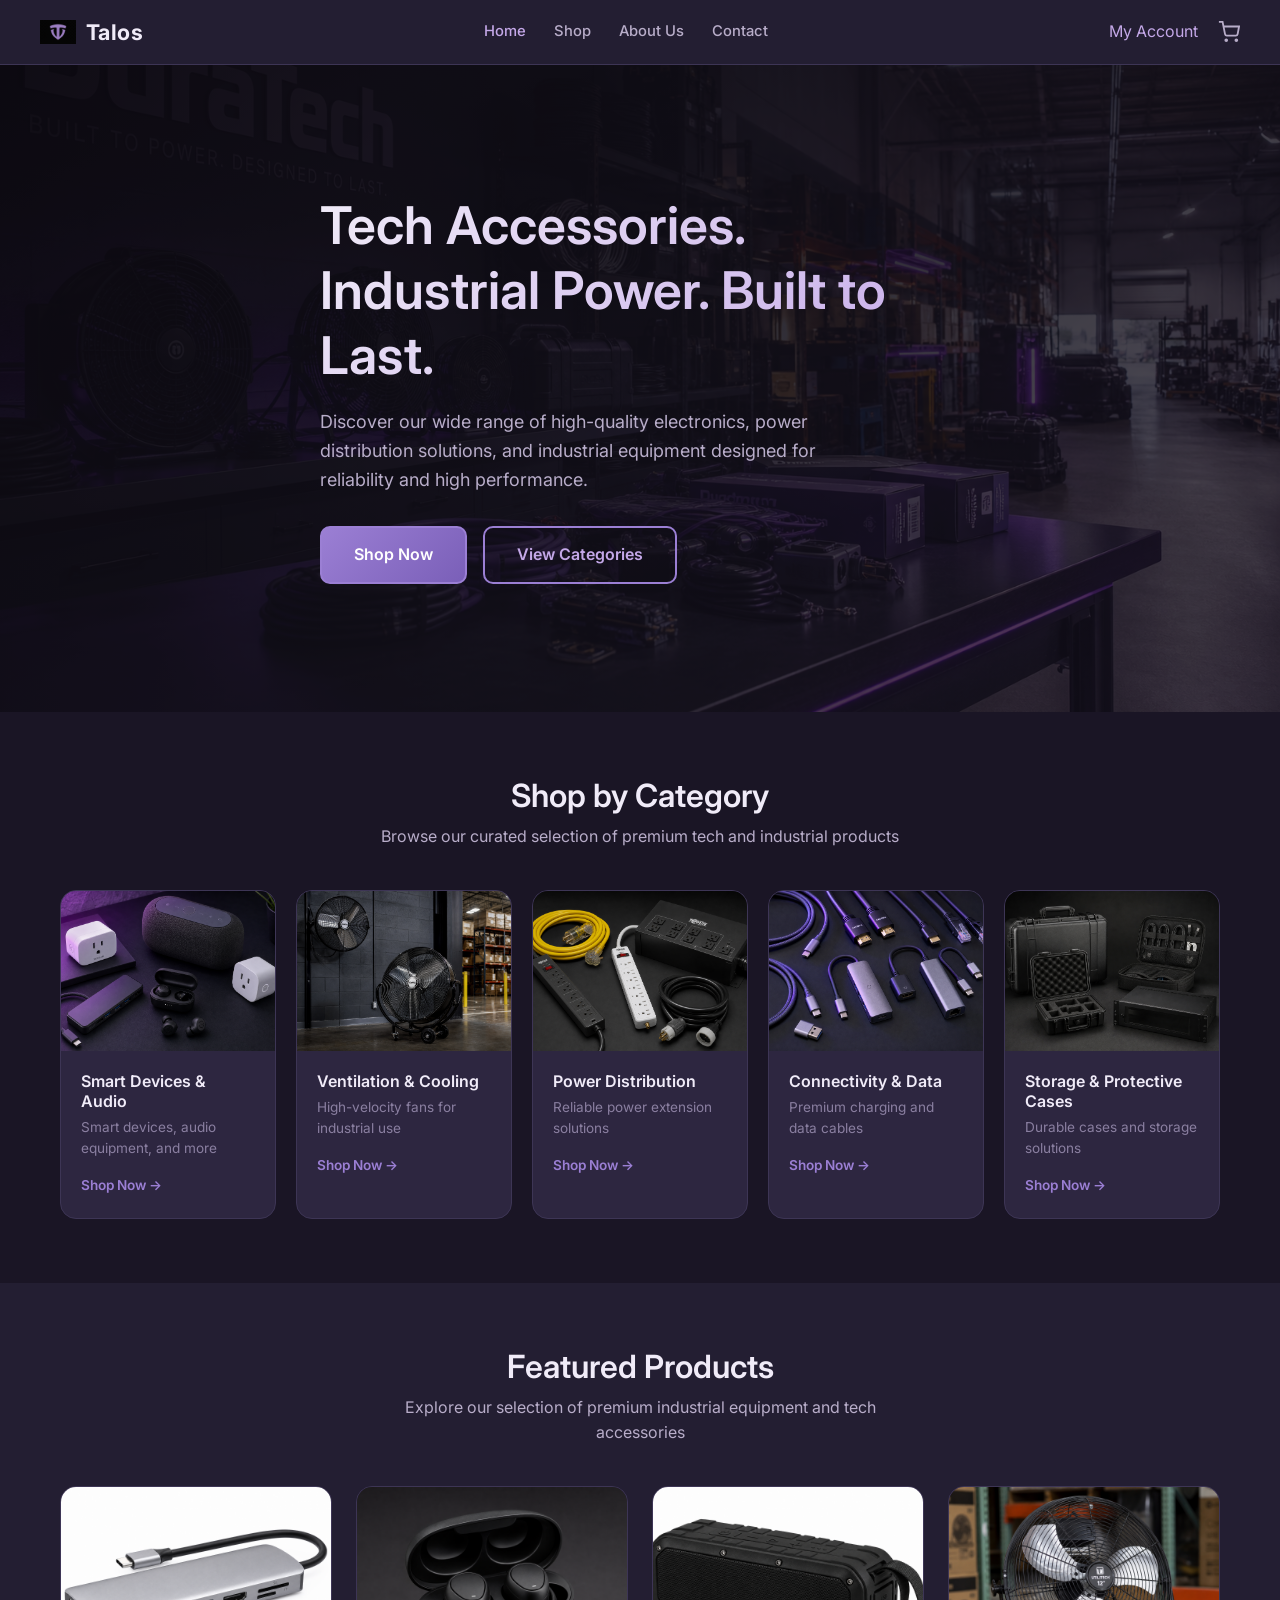
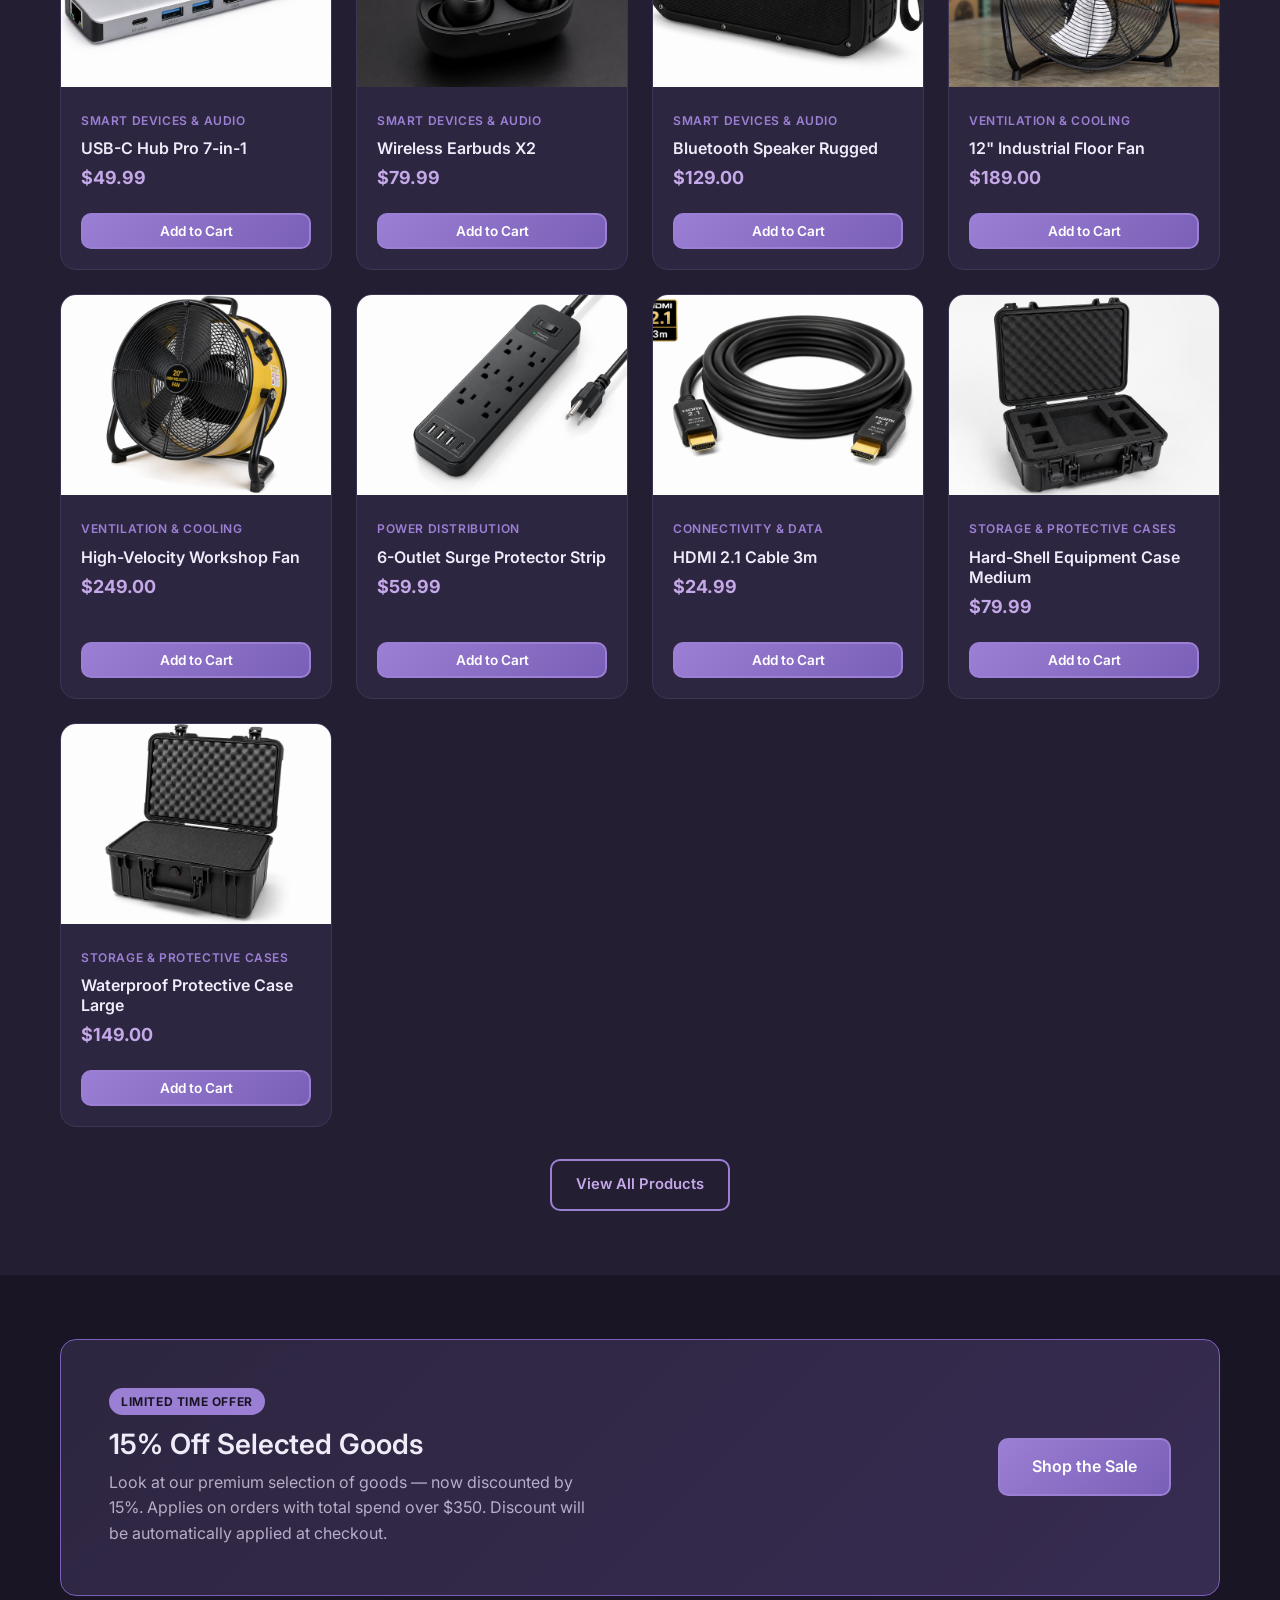
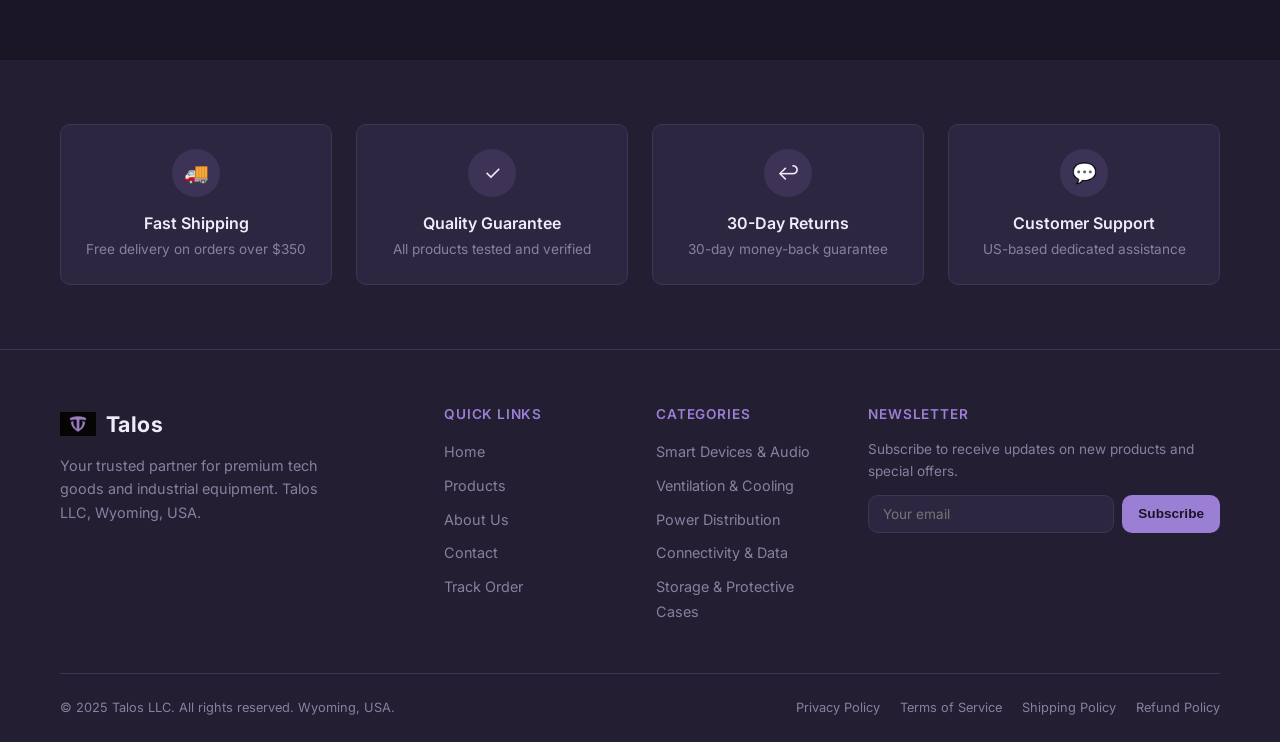
==== index.html @ 1036d042 "Initial commit: Talos LLC static website for GitHub Pages." ====
<!DOCTYPE html>
<html lang="en">
<head>
  <meta charset="UTF-8">
  <meta name="viewport" content="width=device-width, initial-scale=1.0">
  <meta name="description" content="Talos LLC — Premium tech accessories, industrial equipment, and custom solutions. Based in Wyoming, USA.">
  <title>Talos LLC — Premium Tech & Industrial Equipment</title>
  <link rel="preconnect" href="https://fonts.googleapis.com">
  <link rel="preconnect" href="https://fonts.gstatic.com" crossorigin>
  <link href="https://fonts.googleapis.com/css2?family=Inter:wght@400;500;600;700&display=swap" rel="stylesheet">
  <link rel="stylesheet" href="css/styles.css">
  <link rel="icon" href="images/logo.png" type="image/png">
</head>
<body>

<header class="site-header">
  <div class="container header-inner">
    <a href="index.html" class="logo">
      <img src="images/logo.png" alt="Talos LLC">
      Talos
    </a>
    <nav class="main-nav">
      <a href="index.html" class="active">Home</a>
      <a href="shop.html">Shop</a>
      <a href="about.html">About Us</a>
      <a href="contact.html">Contact</a>
    </nav>
    <div class="header-actions">
      <a href="account.html" class="main-nav" style="display:flex;">My Account</a>
      <a href="cart.html" class="cart-link">
        <svg width="22" height="22" viewBox="0 0 24 24" fill="none" stroke="currentColor" stroke-width="2"><circle cx="9" cy="21" r="1"/><circle cx="20" cy="21" r="1"/><path d="M1 1h4l2.68 13.39a2 2 0 0 0 2 1.61h9.72a2 2 0 0 0 2-1.61L23 6H6"/></svg>
        <span class="cart-count">0</span>
      </a>
      <button class="mobile-menu-toggle" aria-label="Menu">
        <span></span><span></span><span></span>
      </button>
    </div>
  </div>
  <nav class="mobile-nav container">
    <a href="index.html">Home</a>
    <a href="shop.html">Shop</a>
    <a href="about.html">About Us</a>
    <a href="contact.html">Contact</a>
    <a href="account.html">My Account</a>
    <a href="cart.html">Cart</a>
  </nav>
</header>

<main>
  <section class="hero">
    <div class="hero-bg" style="background-image: url('images/hero.jpg');"></div>
    <div class="container hero-content">
      <h1>Tech Accessories. Industrial Power. Built to Last.</h1>
      <p>Discover our wide range of high-quality electronics, power distribution solutions, and industrial equipment designed for reliability and high performance.</p>
      <div class="hero-actions">
        <a href="shop.html" class="btn btn-primary btn-lg">Shop Now</a>
        <a href="shop.html" class="btn btn-outline btn-lg">View Categories</a>
      </div>
    </div>
  </section>

  <section>
    <div class="container">
      <div class="section-header">
        <h2>Shop by Category</h2>
        <p>Browse our curated selection of premium tech and industrial products</p>
      </div>
      <div class="category-grid">
        <div class="category-card">
          <a href="shop.html?category=smart-devices" class="category-card-link">
            <div class="category-card-image"><img src="images/categories/smart-devices.jpg" alt="Smart Devices & Audio"></div>
            <div class="category-card-body">
              <h3>Smart Devices & Audio</h3>
              <p>Smart devices, audio equipment, and more</p>
              <span class="shop-link">Shop Now →</span>
            </div>
          </a>
        </div>
        <div class="category-card">
          <a href="shop.html?category=ventilation" class="category-card-link">
            <div class="category-card-image"><img src="images/categories/ventilation.jpg" alt="Ventilation & Cooling"></div>
            <div class="category-card-body">
              <h3>Ventilation & Cooling</h3>
              <p>High-velocity fans for industrial use</p>
              <span class="shop-link">Shop Now →</span>
            </div>
          </a>
        </div>
        <div class="category-card">
          <a href="shop.html?category=power" class="category-card-link">
            <div class="category-card-image"><img src="images/categories/power.jpg" alt="Power Distribution"></div>
            <div class="category-card-body">
              <h3>Power Distribution</h3>
              <p>Reliable power extension solutions</p>
              <span class="shop-link">Shop Now →</span>
            </div>
          </a>
        </div>
        <div class="category-card">
          <a href="shop.html?category=connectivity" class="category-card-link">
            <div class="category-card-image"><img src="images/categories/connectivity.jpg" alt="Connectivity & Data"></div>
            <div class="category-card-body">
              <h3>Connectivity & Data</h3>
              <p>Premium charging and data cables</p>
              <span class="shop-link">Shop Now →</span>
            </div>
          </a>
        </div>
        <div class="category-card">
          <a href="shop.html?category=storage" class="category-card-link">
            <div class="category-card-image"><img src="images/categories/storage.jpg" alt="Storage & Protective Cases"></div>
            <div class="category-card-body">
              <h3>Storage & Protective Cases</h3>
              <p>Durable cases and storage solutions</p>
              <span class="shop-link">Shop Now →</span>
            </div>
          </a>
        </div>
      </div>
    </div>
  </section>

  <section style="background: var(--bg-secondary);">
    <div class="container">
      <div class="section-header">
        <h2>Featured Products</h2>
        <p>Explore our selection of premium industrial equipment and tech accessories</p>
      </div>
      <div class="product-grid" id="featured-products"></div>
      <div style="text-align: center; margin-top: 2rem;">
        <a href="shop.html" class="btn btn-outline">View All Products</a>
      </div>
    </div>
  </section>

  <section>
    <div class="container">
      <div class="promo-banner">
        <div>
          <span class="promo-badge">Limited Time Offer</span>
          <h2>15% Off Selected Goods</h2>
          <p>Look at our premium selection of goods — now discounted by 15%. Applies on orders with total spend over $350. Discount will be automatically applied at checkout.</p>
        </div>
        <a href="shop.html" class="btn btn-primary btn-lg">Shop the Sale</a>
      </div>
    </div>
  </section>

  <section style="background: var(--bg-secondary);">
    <div class="container">
      <div class="trust-grid">
        <div class="trust-item">
          <div class="trust-icon">🚚</div>
          <h3>Fast Shipping</h3>
          <p>Free delivery on orders over $350</p>
        </div>
        <div class="trust-item">
          <div class="trust-icon">✓</div>
          <h3>Quality Guarantee</h3>
          <p>All products tested and verified</p>
        </div>
        <div class="trust-item">
          <div class="trust-icon">↩</div>
          <h3>30-Day Returns</h3>
          <p>30-day money-back guarantee</p>
        </div>
        <div class="trust-item">
          <div class="trust-icon">💬</div>
          <h3>Customer Support</h3>
          <p>US-based dedicated assistance</p>
        </div>
      </div>
    </div>
  </section>
</main>

<footer class="site-footer">
  <div class="container">
    <div class="footer-grid">
      <div class="footer-brand">
        <a href="index.html" class="logo">
          <img src="images/logo.png" alt="Talos LLC">
          Talos
        </a>
        <p>Your trusted partner for premium tech goods and industrial equipment. Talos LLC, Wyoming, USA.</p>
      </div>
      <div class="footer-col">
        <h4>Quick Links</h4>
        <ul>
          <li><a href="index.html">Home</a></li>
          <li><a href="shop.html">Products</a></li>
          <li><a href="about.html">About Us</a></li>
          <li><a href="contact.html">Contact</a></li>
          <li><a href="track-order.html">Track Order</a></li>
        </ul>
      </div>
      <div class="footer-col">
        <h4>Categories</h4>
        <ul>
          <li><a href="shop.html?category=smart-devices">Smart Devices & Audio</a></li>
          <li><a href="shop.html?category=ventilation">Ventilation & Cooling</a></li>
          <li><a href="shop.html?category=power">Power Distribution</a></li>
          <li><a href="shop.html?category=connectivity">Connectivity & Data</a></li>
          <li><a href="shop.html?category=storage">Storage & Protective Cases</a></li>
        </ul>
      </div>
      <div class="footer-col">
        <h4>Newsletter</h4>
        <p style="color: var(--text-muted); font-size: 0.85rem;">Subscribe to receive updates on new products and special offers.</p>
        <form id="newsletter-form" class="newsletter-form">
          <div class="form-fields" style="display: contents;">
            <input type="email" placeholder="Your email" required>
            <button type="submit">Subscribe</button>
          </div>
          <div class="form-success">
            <h3>Thank you!</h3>
            <p style="color: var(--text-secondary);">You've been subscribed to our newsletter.</p>
          </div>
        </form>
      </div>
    </div>
    <div class="footer-bottom">
      <p>&copy; 2025 Talos LLC. All rights reserved. Wyoming, USA.</p>
      <div class="footer-legal">
        <a href="privacy.html">Privacy Policy</a>
        <a href="terms.html">Terms of Service</a>
        <a href="shipping.html">Shipping Policy</a>
        <a href="refunds.html">Refund Policy</a>
      </div>
    </div>
  </div>
</footer>

<script src="https://code.jquery.com/jquery-3.7.1.min.js"></script>
<script src="js/products.js"></script>
<script src="js/cart.js"></script>
<script src="js/main.js"></script>
</body>
</html>
---- css/styles.css ----
/* Talos LLC — Dark Lilac Theme */
:root {
  --bg-primary: #1a1525;
  --bg-secondary: #231e32;
  --bg-card: #2d2640;
  --bg-card-hover: #362f4d;
  --accent: #9b7fd4;
  --accent-light: #c4a8e8;
  --accent-dark: #7a5fb8;
  --text-primary: #f0ebf8;
  --text-secondary: #b8adc9;
  --text-muted: #8a7fa0;
  --border: #3d3555;
  --success: #6dd4a0;
  --error: #e87b7b;
  --radius: 10px;
  --radius-lg: 16px;
  --shadow: 0 4px 24px rgba(0, 0, 0, 0.35);
  --transition: 0.25s ease;
  --font: 'Inter', -apple-system, BlinkMacSystemFont, 'Segoe UI', sans-serif;
  --max-width: 1200px;
}

*, *::before, *::after { box-sizing: border-box; margin: 0; padding: 0; }

html { scroll-behavior: smooth; }

body {
  font-family: var(--font);
  background: var(--bg-primary);
  color: var(--text-primary);
  line-height: 1.6;
  min-height: 100vh;
  display: flex;
  flex-direction: column;
}

img { max-width: 100%; height: auto; display: block; }

a { color: var(--accent-light); text-decoration: none; transition: color var(--transition); }
a:hover { color: var(--accent); }

h1, h2, h3, h4 { line-height: 1.25; font-weight: 600; }

.container {
  width: 100%;
  max-width: var(--max-width);
  margin: 0 auto;
  padding: 0 1.25rem;
}

/* Header */
.site-header {
  background: var(--bg-secondary);
  border-bottom: 1px solid var(--border);
  position: sticky;
  top: 0;
  z-index: 100;
}

.header-inner {
  display: flex;
  align-items: center;
  justify-content: space-between;
  padding: 0.875rem 0;
  gap: 1rem;
}

.logo {
  display: flex;
  align-items: center;
  gap: 0.625rem;
  font-size: 1.35rem;
  font-weight: 700;
  color: var(--text-primary);
  letter-spacing: 0.02em;
}

.logo img { width: 36px; height: 36px; object-fit: contain; }
.logo:hover { color: var(--accent-light); }

.main-nav { display: flex; align-items: center; gap: 1.75rem; }
.main-nav a {
  color: var(--text-secondary);
  font-size: 0.925rem;
  font-weight: 500;
}
.main-nav a:hover, .main-nav a.active { color: var(--accent-light); }

.header-actions { display: flex; align-items: center; gap: 1.25rem; }

.cart-link {
  position: relative;
  color: var(--text-secondary);
  display: flex;
  align-items: center;
  gap: 0.375rem;
}
.cart-link:hover { color: var(--accent-light); }

.cart-count {
  background: var(--accent);
  color: var(--bg-primary);
  font-size: 0.7rem;
  font-weight: 700;
  width: 18px;
  height: 18px;
  border-radius: 50%;
  display: none;
  align-items: center;
  justify-content: center;
}
.cart-count.visible { display: flex; }

.mobile-menu-toggle {
  display: none;
  background: none;
  border: none;
  cursor: pointer;
  padding: 0.25rem;
  flex-direction: column;
  gap: 5px;
}
.mobile-menu-toggle span {
  display: block;
  width: 24px;
  height: 2px;
  background: var(--text-primary);
  transition: var(--transition);
}
.mobile-menu-toggle.active span:nth-child(1) { transform: rotate(45deg) translate(5px, 5px); }
.mobile-menu-toggle.active span:nth-child(2) { opacity: 0; }
.mobile-menu-toggle.active span:nth-child(3) { transform: rotate(-45deg) translate(5px, -5px); }

.mobile-nav {
  display: none;
  flex-direction: column;
  padding: 1rem 0;
  border-top: 1px solid var(--border);
  gap: 0.75rem;
}
.mobile-nav.open { display: flex; }
.mobile-nav a { color: var(--text-secondary); padding: 0.5rem 0; font-weight: 500; }

/* Buttons */
.btn {
  display: inline-flex;
  align-items: center;
  justify-content: center;
  padding: 0.75rem 1.5rem;
  border-radius: var(--radius);
  font-family: var(--font);
  font-size: 0.925rem;
  font-weight: 600;
  cursor: pointer;
  border: 2px solid transparent;
  transition: all var(--transition);
  text-align: center;
}

.btn-primary {
  background: linear-gradient(135deg, var(--accent), var(--accent-dark));
  color: #fff;
  border-color: var(--accent);
}
.btn-primary:hover {
  background: linear-gradient(135deg, var(--accent-light), var(--accent));
  box-shadow: 0 0 20px rgba(155, 127, 212, 0.35);
  color: #fff;
}

.btn-outline {
  background: transparent;
  color: var(--accent-light);
  border-color: var(--accent);
}
.btn-outline:hover { background: rgba(155, 127, 212, 0.12); color: var(--accent-light); }

.btn-sm { padding: 0.5rem 1rem; font-size: 0.85rem; }
.btn-lg { padding: 0.875rem 2rem; font-size: 1rem; }
.btn-block { width: 100%; }

.add-to-cart-btn.added { background: var(--success); border-color: var(--success); }

/* Hero */
.hero {
  position: relative;
  min-height: 520px;
  display: flex;
  align-items: center;
  overflow: hidden;
}

.hero-bg {
  position: absolute;
  inset: 0;
  background-size: cover;
  background-position: center;
  filter: brightness(0.45);
}

.hero-bg::after {
  content: '';
  position: absolute;
  inset: 0;
  background: linear-gradient(135deg, rgba(26, 21, 37, 0.92) 0%, rgba(45, 38, 64, 0.75) 50%, rgba(122, 95, 184, 0.25) 100%);
}

.hero-content {
  position: relative;
  z-index: 1;
  max-width: 640px;
  padding: 4rem 0;
}

.hero h1 {
  font-size: clamp(2rem, 5vw, 3.25rem);
  margin-bottom: 1.25rem;
  background: linear-gradient(135deg, var(--text-primary), var(--accent-light));
  -webkit-background-clip: text;
  -webkit-text-fill-color: transparent;
  background-clip: text;
}

.hero p {
  font-size: 1.125rem;
  color: var(--text-secondary);
  margin-bottom: 2rem;
  max-width: 520px;
}

.hero-actions { display: flex; gap: 1rem; flex-wrap: wrap; }

/* Sections */
section { padding: 4rem 0; }
.section-header {
  text-align: center;
  margin-bottom: 2.5rem;
}
.section-header h2 { font-size: 2rem; margin-bottom: 0.5rem; }
.section-header p { color: var(--text-secondary); max-width: 560px; margin: 0 auto; }

/* Category Grid */
.category-grid {
  display: grid;
  grid-template-columns: repeat(auto-fill, minmax(210px, 1fr));
  gap: 1.25rem;
}

.category-card {
  background: var(--bg-card);
  border-radius: var(--radius-lg);
  overflow: hidden;
  border: 1px solid var(--border);
  transition: all var(--transition);
}
.category-card:hover {
  transform: translateY(-4px);
  border-color: var(--accent);
  box-shadow: var(--shadow);
}

.category-card-link { display: block; color: inherit; }
.category-card-image { height: 160px; overflow: hidden; }
.category-card-image img { width: 100%; height: 100%; object-fit: cover; transition: transform var(--transition); }
.category-card:hover .category-card-image img { transform: scale(1.05); }

.category-card-body { padding: 1.25rem; }
.category-card-body h3 { font-size: 1rem; margin-bottom: 0.375rem; }
.category-card-body p { font-size: 0.85rem; color: var(--text-muted); margin-bottom: 0.75rem; }
.category-card-body .shop-link { font-size: 0.85rem; font-weight: 600; color: var(--accent); }

/* Product Grid */
.product-grid {
  display: grid;
  grid-template-columns: repeat(auto-fill, minmax(240px, 1fr));
  gap: 1.5rem;
}

.product-card {
  background: var(--bg-card);
  border-radius: var(--radius-lg);
  border: 1px solid var(--border);
  overflow: hidden;
  display: flex;
  flex-direction: column;
  transition: all var(--transition);
}
.product-card:hover { border-color: var(--accent-dark); box-shadow: var(--shadow); }

.product-card-link { color: inherit; flex: 1; }
.product-card-image {
  height: 200px;
  background: var(--bg-secondary);
  overflow: hidden;
}
.product-card-image img { width: 100%; height: 100%; object-fit: cover; }

.product-card-body { padding: 1.25rem; }
.product-category { font-size: 0.75rem; color: var(--accent); text-transform: uppercase; letter-spacing: 0.05em; font-weight: 600; }
.product-name { font-size: 1rem; margin: 0.375rem 0; color: var(--text-primary); }
.product-price { font-size: 1.125rem; font-weight: 700; color: var(--accent-light); }

.product-card .add-to-cart-btn { margin: 0 1.25rem 1.25rem; }

/* Promo Banner */
.promo-banner {
  background: linear-gradient(135deg, var(--bg-card) 0%, rgba(122, 95, 184, 0.3) 100%);
  border: 1px solid var(--accent-dark);
  border-radius: var(--radius-lg);
  padding: 3rem;
  display: flex;
  align-items: center;
  justify-content: space-between;
  gap: 2rem;
  flex-wrap: wrap;
}

.promo-badge {
  display: inline-block;
  background: var(--accent);
  color: var(--bg-primary);
  font-size: 0.75rem;
  font-weight: 700;
  padding: 0.25rem 0.75rem;
  border-radius: 20px;
  margin-bottom: 0.75rem;
  text-transform: uppercase;
  letter-spacing: 0.05em;
}

.promo-banner h2 { font-size: 1.75rem; margin-bottom: 0.5rem; }
.promo-banner p { color: var(--text-secondary); max-width: 480px; }

/* Trust Badges */
.trust-grid {
  display: grid;
  grid-template-columns: repeat(auto-fill, minmax(220px, 1fr));
  gap: 1.5rem;
}

.trust-item {
  text-align: center;
  padding: 1.5rem;
  background: var(--bg-card);
  border-radius: var(--radius);
  border: 1px solid var(--border);
}

.trust-icon {
  width: 48px;
  height: 48px;
  margin: 0 auto 1rem;
  background: rgba(155, 127, 212, 0.15);
  border-radius: 50%;
  display: flex;
  align-items: center;
  justify-content: center;
  font-size: 1.25rem;
}

.trust-item h3 { font-size: 1rem; margin-bottom: 0.375rem; }
.trust-item p { font-size: 0.85rem; color: var(--text-muted); }

/* Page Header */
.page-header {
  background: var(--bg-secondary);
  border-bottom: 1px solid var(--border);
  padding: 2.5rem 0;
  text-align: center;
}
.page-header h1 { font-size: 2.25rem; margin-bottom: 0.5rem; }
.page-header p { color: var(--text-secondary); }

/* Shop Filters */
.shop-filters {
  display: flex;
  flex-wrap: wrap;
  gap: 0.625rem;
  margin-bottom: 2rem;
  justify-content: center;
}

.filter-btn {
  padding: 0.5rem 1.125rem;
  border-radius: 20px;
  border: 1px solid var(--border);
  background: var(--bg-card);
  color: var(--text-secondary);
  font-family: var(--font);
  font-size: 0.85rem;
  font-weight: 500;
  cursor: pointer;
  transition: all var(--transition);
}
.filter-btn:hover, .filter-btn.active {
  background: var(--accent);
  color: var(--bg-primary);
  border-color: var(--accent);
}

/* Product Detail */
.product-detail-grid {
  display: grid;
  grid-template-columns: 1fr 1fr;
  gap: 3rem;
  align-items: start;
}

.product-detail-image {
  background: var(--bg-card);
  border-radius: var(--radius-lg);
  border: 1px solid var(--border);
  overflow: hidden;
  aspect-ratio: 1;
}
.product-detail-image img { width: 100%; height: 100%; object-fit: cover; }

.product-detail-info h1 { font-size: 2rem; margin: 0.5rem 0 1rem; }
.product-detail-price { font-size: 1.75rem; font-weight: 700; color: var(--accent-light); margin-bottom: 1.25rem; }
.product-detail-desc { color: var(--text-secondary); margin-bottom: 2rem; line-height: 1.7; }

.product-detail-actions { display: flex; gap: 1rem; align-items: center; flex-wrap: wrap; margin-bottom: 1.5rem; }

.quantity-selector {
  display: flex;
  align-items: center;
  border: 1px solid var(--border);
  border-radius: var(--radius);
  overflow: hidden;
}

.qty-btn {
  background: var(--bg-card);
  border: none;
  color: var(--text-primary);
  width: 40px;
  height: 44px;
  cursor: pointer;
  font-size: 1.125rem;
  transition: background var(--transition);
}
.qty-btn:hover { background: var(--bg-card-hover); }

#product-qty {
  width: 50px;
  height: 44px;
  border: none;
  border-left: 1px solid var(--border);
  border-right: 1px solid var(--border);
  background: var(--bg-secondary);
  color: var(--text-primary);
  text-align: center;
  font-family: var(--font);
  font-size: 1rem;
  -moz-appearance: textfield;
}
#product-qty::-webkit-outer-spin-button,
#product-qty::-webkit-inner-spin-button { -webkit-appearance: none; }

.back-link { font-size: 0.9rem; color: var(--text-muted); }
.back-link:hover { color: var(--accent-light); }

/* Cart */
.cart-layout {
  display: grid;
  grid-template-columns: 1fr 340px;
  gap: 2rem;
  align-items: start;
}

.cart-item {
  display: grid;
  grid-template-columns: 80px 1fr auto auto auto;
  gap: 1.25rem;
  align-items: center;
  padding: 1.25rem;
  background: var(--bg-card);
  border-radius: var(--radius);
  border: 1px solid var(--border);
  margin-bottom: 1rem;
}

.cart-item-image {
  width: 80px;
  height: 80px;
  border-radius: var(--radius);
  overflow: hidden;
  background: var(--bg-secondary);
}
.cart-item-image img { width: 100%; height: 100%; object-fit: cover; }

.cart-item-info h3 { font-size: 1rem; margin-bottom: 0.25rem; }
.cart-item-info h3 a { color: var(--text-primary); }
.cart-item-info h3 a:hover { color: var(--accent-light); }
.cart-item-price { color: var(--text-muted); font-size: 0.875rem; }

.cart-item-qty {
  display: flex;
  align-items: center;
  gap: 0.75rem;
}
.cart-item-qty .qty-btn { width: 32px; height: 32px; font-size: 1rem; }

.cart-item-total { font-weight: 700; color: var(--accent-light); min-width: 70px; text-align: right; }

.cart-item-remove {
  background: none;
  border: none;
  color: var(--text-muted);
  font-size: 1.5rem;
  cursor: pointer;
  padding: 0.25rem;
  line-height: 1;
  transition: color var(--transition);
}
.cart-item-remove:hover { color: var(--error); }

.cart-summary {
  background: var(--bg-card);
  border: 1px solid var(--border);
  border-radius: var(--radius-lg);
  padding: 1.75rem;
  position: sticky;
  top: 90px;
}
.cart-summary h3 { margin-bottom: 1.25rem; font-size: 1.125rem; }

.summary-row {
  display: flex;
  justify-content: space-between;
  margin-bottom: 0.75rem;
  font-size: 0.925rem;
  color: var(--text-secondary);
}
.summary-row.discount { color: var(--success); }
.summary-row.total {
  font-size: 1.125rem;
  font-weight: 700;
  color: var(--text-primary);
  border-top: 1px solid var(--border);
  padding-top: 0.75rem;
  margin-top: 0.5rem;
}

.promo-hint { font-size: 0.8rem; color: var(--accent); margin-bottom: 0.75rem; }
.summary-divider { border-top: 1px solid var(--border); margin: 1rem 0; }

.cart-summary .btn { margin-top: 0.75rem; }

/* Checkout */
.checkout-layout {
  display: grid;
  grid-template-columns: 1fr 360px;
  gap: 2.5rem;
  align-items: start;
}

.checkout-form-section { margin-bottom: 2rem; }
.checkout-form-section h3 {
  font-size: 1.125rem;
  margin-bottom: 1rem;
  padding-bottom: 0.5rem;
  border-bottom: 1px solid var(--border);
}

.form-row {
  display: grid;
  grid-template-columns: 1fr 1fr;
  gap: 1rem;
}

.form-group { margin-bottom: 1rem; }
.form-group label {
  display: block;
  font-size: 0.85rem;
  font-weight: 500;
  color: var(--text-secondary);
  margin-bottom: 0.375rem;
}

.form-group input,
.form-group select,
.form-group textarea {
  width: 100%;
  padding: 0.75rem 1rem;
  background: var(--bg-card);
  border: 1px solid var(--border);
  border-radius: var(--radius);
  color: var(--text-primary);
  font-family: var(--font);
  font-size: 0.925rem;
  transition: border-color var(--transition);
}
.form-group input:focus,
.form-group select:focus,
.form-group textarea:focus {
  outline: none;
  border-color: var(--accent);
}

.form-group textarea { resize: vertical; min-height: 120px; }

.checkout-summary-box {
  background: var(--bg-card);
  border: 1px solid var(--border);
  border-radius: var(--radius-lg);
  padding: 1.75rem;
  position: sticky;
  top: 90px;
}
.checkout-summary-box h3 { margin-bottom: 1.25rem; }

.checkout-item {
  display: flex;
  justify-content: space-between;
  font-size: 0.875rem;
  color: var(--text-secondary);
  margin-bottom: 0.625rem;
  gap: 1rem;
}

.checkout-error {
  display: none;
  background: rgba(232, 123, 123, 0.12);
  border: 1px solid var(--error);
  border-radius: var(--radius-lg);
  padding: 2.5rem;
  text-align: center;
  margin-top: 2rem;
}
.checkout-error.visible { display: block; }
.checkout-error h2 { color: var(--error); margin-bottom: 0.75rem; }
.checkout-error p { color: var(--text-secondary); margin-bottom: 1.5rem; }

/* Forms (contact, track, account) */
.form-card {
  max-width: 560px;
  margin: 0 auto;
  background: var(--bg-card);
  border: 1px solid var(--border);
  border-radius: var(--radius-lg);
  padding: 2.5rem;
}

.form-success {
  display: none;
  text-align: center;
  padding: 2rem;
}
.form-success.visible { display: block; }
.form-success h3 { color: var(--success); margin-bottom: 0.5rem; }

.form-error {
  display: none;
  background: rgba(232, 123, 123, 0.12);
  border: 1px solid var(--error);
  border-radius: var(--radius);
  padding: 1.25rem;
  margin-top: 1rem;
  text-align: center;
  color: var(--error);
}
.form-error.visible { display: block; }

/* Account */
.account-tabs {
  display: flex;
  gap: 0;
  margin-bottom: 2rem;
  border-bottom: 1px solid var(--border);
}

.account-tab {
  flex: 1;
  padding: 0.875rem;
  background: none;
  border: none;
  border-bottom: 2px solid transparent;
  color: var(--text-muted);
  font-family: var(--font);
  font-size: 0.925rem;
  font-weight: 600;
  cursor: pointer;
  transition: all var(--transition);
}
.account-tab.active { color: var(--accent-light); border-bottom-color: var(--accent); }

.account-panel { display: none; }
.account-panel.active { display: block; }

.account-message {
  display: none;
  background: rgba(109, 212, 160, 0.12);
  border: 1px solid var(--success);
  border-radius: var(--radius);
  padding: 1rem;
  margin-bottom: 1.25rem;
  text-align: center;
  color: var(--success);
  font-size: 0.9rem;
}
.account-message.visible { display: block; }

.account-message.error {
  background: rgba(232, 123, 123, 0.12);
  border-color: var(--error);
  color: var(--error);
}

/* About / Content pages */
.content-section { max-width: 760px; margin: 0 auto; }
.content-section h2 { font-size: 1.5rem; margin: 2rem 0 1rem; color: var(--accent-light); }
.content-section p { color: var(--text-secondary); margin-bottom: 1rem; }
.content-section ul { color: var(--text-secondary); margin: 0 0 1rem 1.5rem; }
.content-section li { margin-bottom: 0.5rem; }

.info-grid {
  display: grid;
  grid-template-columns: repeat(auto-fill, minmax(280px, 1fr));
  gap: 1.5rem;
  margin-top: 2rem;
}

.info-card {
  background: var(--bg-card);
  border: 1px solid var(--border);
  border-radius: var(--radius);
  padding: 1.5rem;
}
.info-card h3 { margin-bottom: 0.5rem; font-size: 1rem; }
.info-card p { font-size: 0.9rem; color: var(--text-muted); margin: 0; }

/* Empty State */
.empty-state {
  text-align: center;
  padding: 4rem 2rem;
}
.empty-state h2 { margin-bottom: 0.75rem; }
.empty-state p { color: var(--text-muted); margin-bottom: 1.5rem; }

/* Footer */
.site-footer {
  background: var(--bg-secondary);
  border-top: 1px solid var(--border);
  margin-top: auto;
  padding: 3.5rem 0 1.5rem;
}

.footer-grid {
  display: grid;
  grid-template-columns: 2fr 1fr 1fr 1.5fr;
  gap: 2.5rem;
  margin-bottom: 2.5rem;
}

.footer-brand p { color: var(--text-muted); font-size: 0.9rem; margin-top: 0.75rem; max-width: 280px; }

.footer-col h4 {
  font-size: 0.85rem;
  text-transform: uppercase;
  letter-spacing: 0.06em;
  color: var(--accent);
  margin-bottom: 1rem;
}

.footer-col ul { list-style: none; }
.footer-col li { margin-bottom: 0.5rem; }
.footer-col a { color: var(--text-muted); font-size: 0.9rem; }
.footer-col a:hover { color: var(--accent-light); }

.newsletter-form { display: flex; gap: 0.5rem; margin-top: 0.75rem; }
.newsletter-form input {
  flex: 1;
  padding: 0.625rem 0.875rem;
  background: var(--bg-card);
  border: 1px solid var(--border);
  border-radius: var(--radius);
  color: var(--text-primary);
  font-family: var(--font);
  font-size: 0.85rem;
}
.newsletter-form input:focus { outline: none; border-color: var(--accent); }
.newsletter-form button {
  padding: 0.625rem 1rem;
  background: var(--accent);
  color: var(--bg-primary);
  border: none;
  border-radius: var(--radius);
  font-weight: 600;
  font-size: 0.85rem;
  cursor: pointer;
  white-space: nowrap;
  transition: background var(--transition);
}
.newsletter-form button:hover { background: var(--accent-light); }

.footer-bottom {
  border-top: 1px solid var(--border);
  padding-top: 1.5rem;
  display: flex;
  justify-content: space-between;
  align-items: center;
  flex-wrap: wrap;
  gap: 1rem;
}
.footer-bottom p { font-size: 0.8rem; color: var(--text-muted); }

.footer-legal { display: flex; gap: 1.25rem; flex-wrap: wrap; }
.footer-legal a { font-size: 0.8rem; color: var(--text-muted); }

main { flex: 1; }

/* Responsive */
@media (max-width: 900px) {
  .main-nav { display: none; }
  .mobile-menu-toggle { display: flex; }

  .product-detail-grid,
  .cart-layout,
  .checkout-layout { grid-template-columns: 1fr; }

  .cart-summary,
  .checkout-summary-box { position: static; }

  .footer-grid { grid-template-columns: 1fr 1fr; }

  .cart-item {
    grid-template-columns: 70px 1fr;
    grid-template-rows: auto auto;
  }
  .cart-item-qty { grid-column: 2; }
  .cart-item-total { grid-column: 2; text-align: left; }
  .cart-item-remove { position: absolute; right: 1rem; top: 1rem; }
  .cart-item { position: relative; }
}

@media (max-width: 600px) {
  .hero { min-height: 420px; }
  .hero-actions { flex-direction: column; }
  .hero-actions .btn { width: 100%; }

  .promo-banner { padding: 2rem; flex-direction: column; text-align: center; }

  .form-row { grid-template-columns: 1fr; }
  .footer-grid { grid-template-columns: 1fr; }

  .newsletter-form { flex-direction: column; }
}
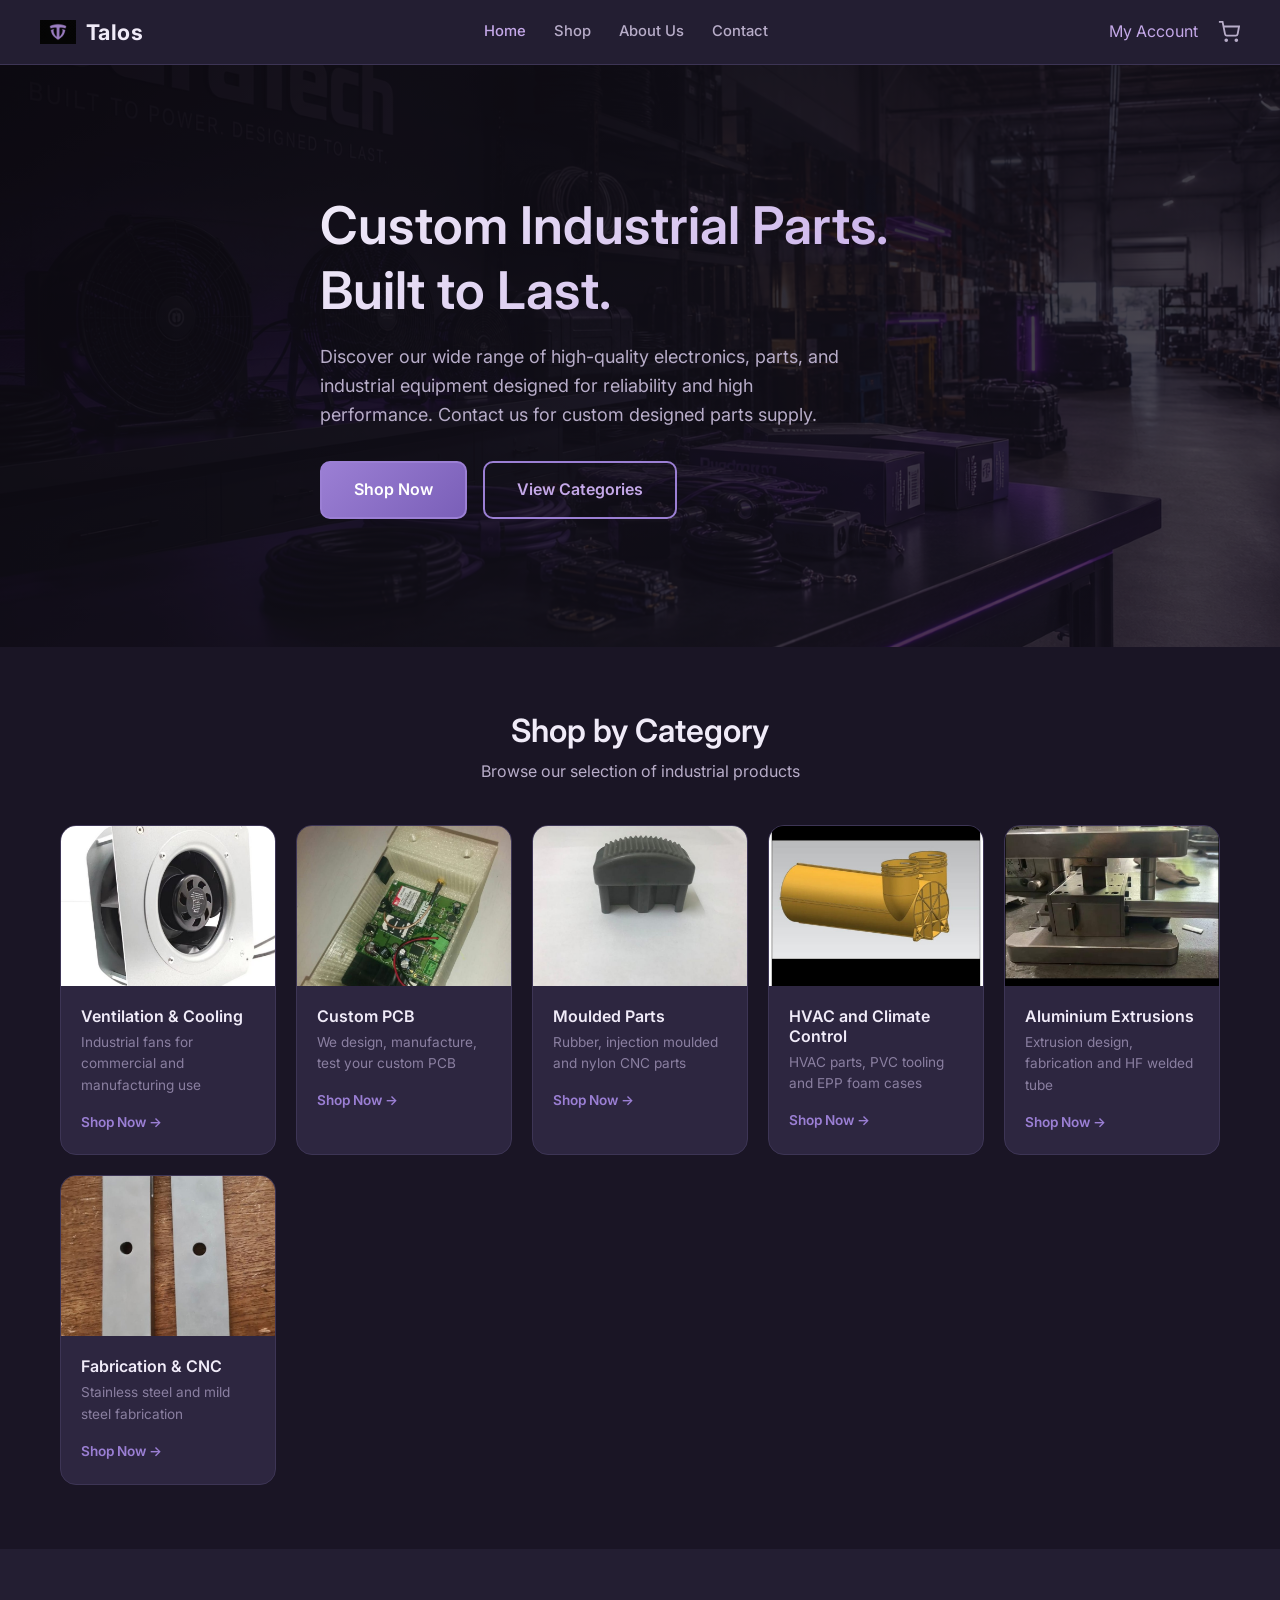
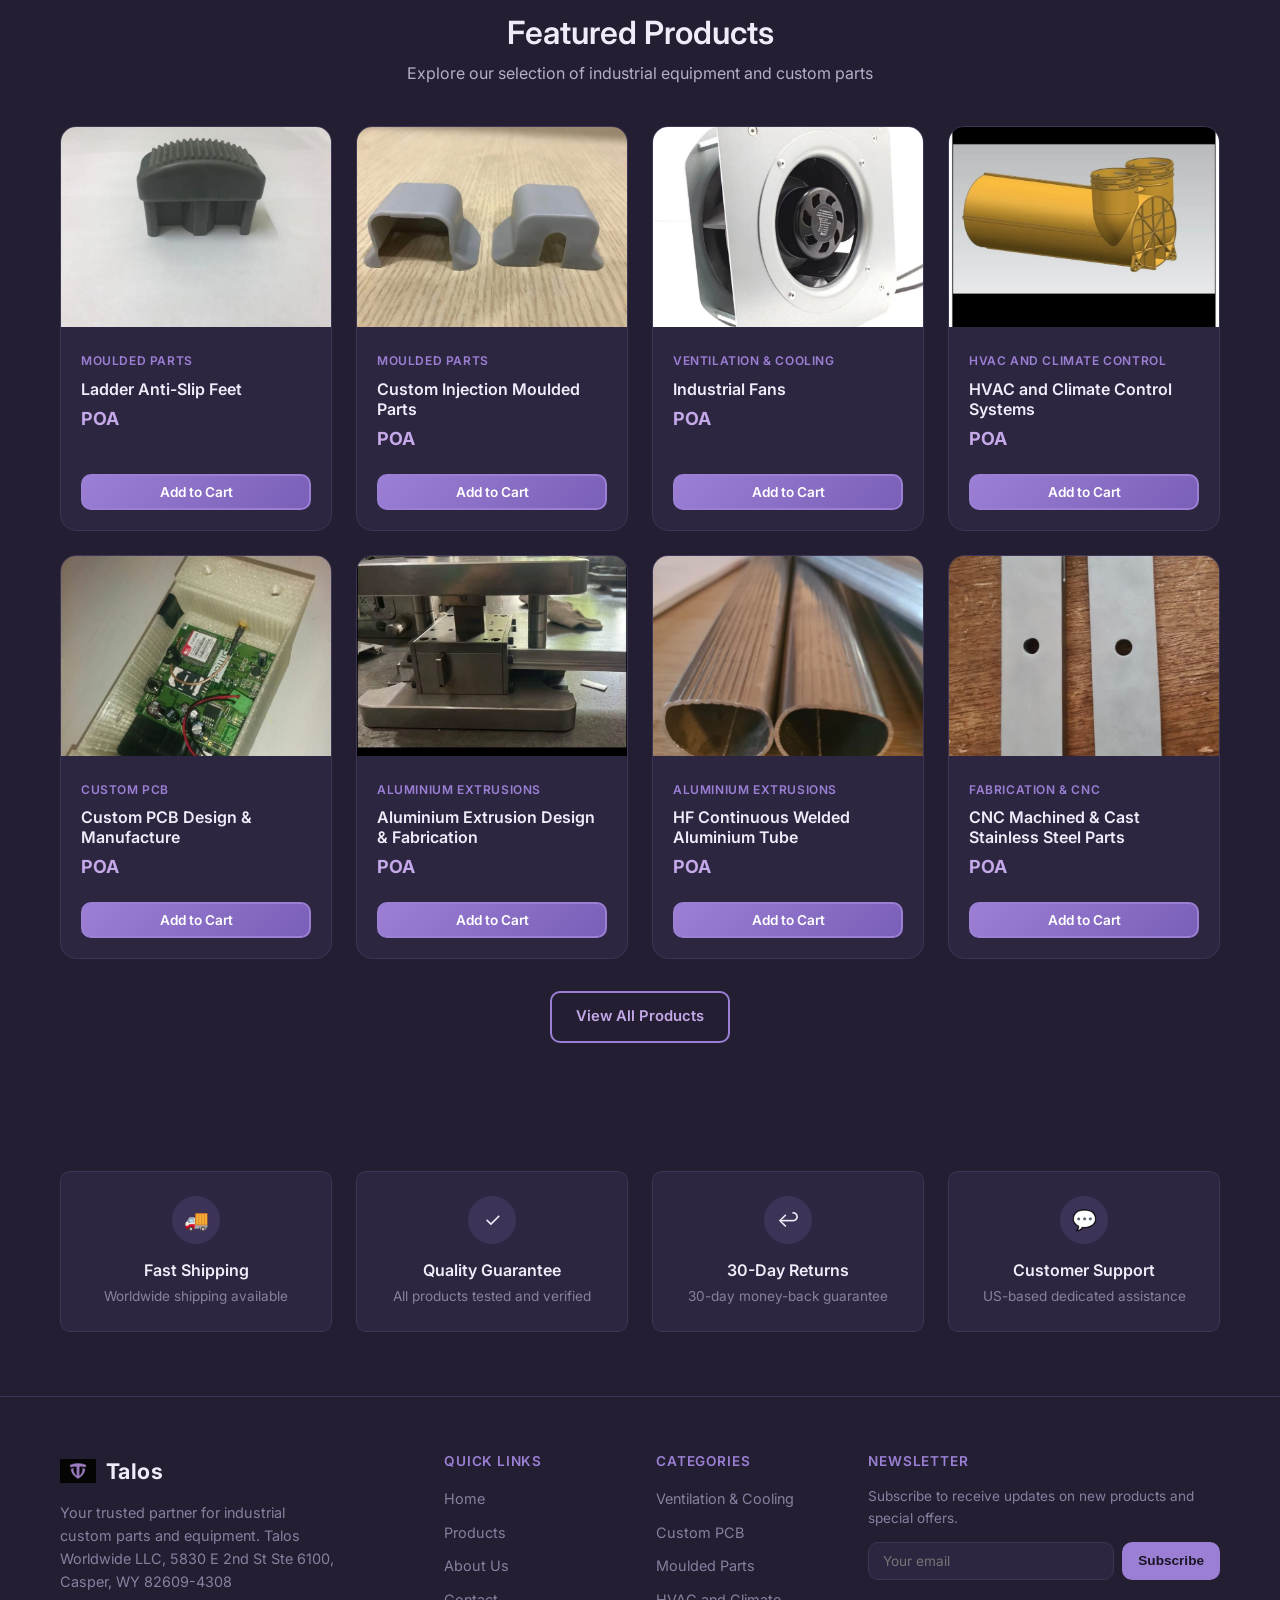
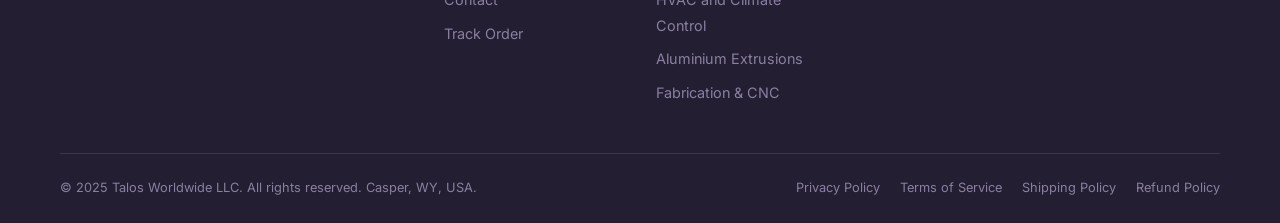
==== commit 6ea0e034: "Update Talos Worldwide site with real product catalog and POA pricing. Replace AI product images wit" ====
--- a/index.html
+++ b/index.html
@@ -1,10 +1,10 @@
-<!DOCTYPE html>
+﻿<!DOCTYPE html>
 <html lang="en">
 <head>
   <meta charset="UTF-8">
   <meta name="viewport" content="width=device-width, initial-scale=1.0">
-  <meta name="description" content="Talos LLC — Premium tech accessories, industrial equipment, and custom solutions. Based in Wyoming, USA.">
-  <title>Talos LLC — Premium Tech & Industrial Equipment</title>
+  <meta name="description" content="Talos Worldwide LLC — Custom industrial parts, electronics, and equipment. Casper, WY, USA.">
+  <title>Talos Worldwide LLC — Custom Industrial Parts</title>
   <link rel="preconnect" href="https://fonts.googleapis.com">
   <link rel="preconnect" href="https://fonts.gstatic.com" crossorigin>
   <link href="https://fonts.googleapis.com/css2?family=Inter:wght@400;500;600;700&display=swap" rel="stylesheet">
@@ -16,7 +16,7 @@
 <header class="site-header">
   <div class="container header-inner">
     <a href="index.html" class="logo">
-      <img src="images/logo.png" alt="Talos LLC">
+      <img src="images/logo.png" alt="Talos Worldwide LLC">
       Talos
     </a>
     <nav class="main-nav">
@@ -50,8 +50,8 @@
   <section class="hero">
     <div class="hero-bg" style="background-image: url('images/hero.jpg');"></div>
     <div class="container hero-content">
-      <h1>Tech Accessories. Industrial Power. Built to Last.</h1>
-      <p>Discover our wide range of high-quality electronics, power distribution solutions, and industrial equipment designed for reliability and high performance.</p>
+      <h1>Custom Industrial Parts. Built to Last.</h1>
+      <p>Discover our wide range of high-quality electronics, parts, and industrial equipment designed for reliability and high performance. Contact us for custom designed parts supply.</p>
       <div class="hero-actions">
         <a href="shop.html" class="btn btn-primary btn-lg">Shop Now</a>
         <a href="shop.html" class="btn btn-outline btn-lg">View Categories</a>
@@ -63,55 +63,65 @@
     <div class="container">
       <div class="section-header">
         <h2>Shop by Category</h2>
-        <p>Browse our curated selection of premium tech and industrial products</p>
+        <p>Browse our selection of industrial products</p>
       </div>
       <div class="category-grid">
         <div class="category-card">
-          <a href="shop.html?category=smart-devices" class="category-card-link">
-            <div class="category-card-image"><img src="images/categories/smart-devices.jpg" alt="Smart Devices & Audio"></div>
-            <div class="category-card-body">
-              <h3>Smart Devices & Audio</h3>
-              <p>Smart devices, audio equipment, and more</p>
-              <span class="shop-link">Shop Now →</span>
-            </div>
-          </a>
-        </div>
-        <div class="category-card">
           <a href="shop.html?category=ventilation" class="category-card-link">
-            <div class="category-card-image"><img src="images/categories/ventilation.jpg" alt="Ventilation & Cooling"></div>
+            <div class="category-card-image"><img src="images/categories/industrial-fans.jpg" alt="Ventilation & Cooling"></div>
             <div class="category-card-body">
               <h3>Ventilation & Cooling</h3>
-              <p>High-velocity fans for industrial use</p>
-              <span class="shop-link">Shop Now →</span>
-            </div>
-          </a>
-        </div>
-        <div class="category-card">
-          <a href="shop.html?category=power" class="category-card-link">
-            <div class="category-card-image"><img src="images/categories/power.jpg" alt="Power Distribution"></div>
-            <div class="category-card-body">
-              <h3>Power Distribution</h3>
-              <p>Reliable power extension solutions</p>
-              <span class="shop-link">Shop Now →</span>
-            </div>
-          </a>
-        </div>
-        <div class="category-card">
-          <a href="shop.html?category=connectivity" class="category-card-link">
-            <div class="category-card-image"><img src="images/categories/connectivity.jpg" alt="Connectivity & Data"></div>
-            <div class="category-card-body">
-              <h3>Connectivity & Data</h3>
-              <p>Premium charging and data cables</p>
-              <span class="shop-link">Shop Now →</span>
-            </div>
-          </a>
-        </div>
-        <div class="category-card">
-          <a href="shop.html?category=storage" class="category-card-link">
-            <div class="category-card-image"><img src="images/categories/storage.jpg" alt="Storage & Protective Cases"></div>
-            <div class="category-card-body">
-              <h3>Storage & Protective Cases</h3>
-              <p>Durable cases and storage solutions</p>
+              <p>Industrial fans for commercial and manufacturing use</p>
+              <span class="shop-link">Shop Now →</span>
+            </div>
+          </a>
+        </div>
+        <div class="category-card">
+          <a href="shop.html?category=custom-pcb" class="category-card-link">
+            <div class="category-card-image"><img src="images/categories/custom-pcb.jpg" alt="Custom PCB"></div>
+            <div class="category-card-body">
+              <h3>Custom PCB</h3>
+              <p>We design, manufacture, test your custom PCB</p>
+              <span class="shop-link">Shop Now →</span>
+            </div>
+          </a>
+        </div>
+        <div class="category-card">
+          <a href="shop.html?category=moulded" class="category-card-link">
+            <div class="category-card-image"><img src="images/categories/rubber-moulded-parts.jpg" alt="Moulded Parts"></div>
+            <div class="category-card-body">
+              <h3>Moulded Parts</h3>
+              <p>Rubber, injection moulded and nylon CNC parts</p>
+              <span class="shop-link">Shop Now →</span>
+            </div>
+          </a>
+        </div>
+        <div class="category-card">
+          <a href="shop.html?category=hvac" class="category-card-link">
+            <div class="category-card-image"><img src="images/categories/hvac-parts.jpg" alt="HVAC and Climate Control"></div>
+            <div class="category-card-body">
+              <h3>HVAC and Climate Control</h3>
+              <p>HVAC parts, PVC tooling and EPP foam cases</p>
+              <span class="shop-link">Shop Now →</span>
+            </div>
+          </a>
+        </div>
+        <div class="category-card">
+          <a href="shop.html?category=aluminium" class="category-card-link">
+            <div class="category-card-image"><img src="images/categories/aluminium-extrusions.jpg" alt="Aluminium Extrusions"></div>
+            <div class="category-card-body">
+              <h3>Aluminium Extrusions</h3>
+              <p>Extrusion design, fabrication and HF welded tube</p>
+              <span class="shop-link">Shop Now →</span>
+            </div>
+          </a>
+        </div>
+        <div class="category-card">
+          <a href="shop.html?category=fabrication" class="category-card-link">
+            <div class="category-card-image"><img src="images/categories/cast-stainless-steel-parts.jpg" alt="Fabrication & CNC"></div>
+            <div class="category-card-body">
+              <h3>Fabrication & CNC</h3>
+              <p>Stainless steel and mild steel fabrication</p>
               <span class="shop-link">Shop Now →</span>
             </div>
           </a>
@@ -124,7 +134,7 @@
     <div class="container">
       <div class="section-header">
         <h2>Featured Products</h2>
-        <p>Explore our selection of premium industrial equipment and tech accessories</p>
+        <p>Explore our selection of industrial equipment and custom parts</p>
       </div>
       <div class="product-grid" id="featured-products"></div>
       <div style="text-align: center; margin-top: 2rem;">
@@ -133,26 +143,13 @@
     </div>
   </section>
 
-  <section>
-    <div class="container">
-      <div class="promo-banner">
-        <div>
-          <span class="promo-badge">Limited Time Offer</span>
-          <h2>15% Off Selected Goods</h2>
-          <p>Look at our premium selection of goods — now discounted by 15%. Applies on orders with total spend over $350. Discount will be automatically applied at checkout.</p>
-        </div>
-        <a href="shop.html" class="btn btn-primary btn-lg">Shop the Sale</a>
-      </div>
-    </div>
-  </section>
-
   <section style="background: var(--bg-secondary);">
     <div class="container">
       <div class="trust-grid">
         <div class="trust-item">
           <div class="trust-icon">🚚</div>
           <h3>Fast Shipping</h3>
-          <p>Free delivery on orders over $350</p>
+          <p>Worldwide shipping available</p>
         </div>
         <div class="trust-item">
           <div class="trust-icon">✓</div>
@@ -179,10 +176,10 @@
     <div class="footer-grid">
       <div class="footer-brand">
         <a href="index.html" class="logo">
-          <img src="images/logo.png" alt="Talos LLC">
+          <img src="images/logo.png" alt="Talos Worldwide LLC">
           Talos
         </a>
-        <p>Your trusted partner for premium tech goods and industrial equipment. Talos LLC, Wyoming, USA.</p>
+        <p>Your trusted partner for industrial custom parts and equipment. Talos Worldwide LLC, 5830 E 2nd St Ste 6100, Casper, WY 82609-4308</p>
       </div>
       <div class="footer-col">
         <h4>Quick Links</h4>
@@ -197,12 +194,12 @@
       <div class="footer-col">
         <h4>Categories</h4>
         <ul>
-          <li><a href="shop.html?category=smart-devices">Smart Devices & Audio</a></li>
           <li><a href="shop.html?category=ventilation">Ventilation & Cooling</a></li>
-          <li><a href="shop.html?category=power">Power Distribution</a></li>
-          <li><a href="shop.html?category=connectivity">Connectivity & Data</a></li>
-          <li><a href="shop.html?category=storage">Storage & Protective Cases</a></li>
-        </ul>
+          <li><a href="shop.html?category=custom-pcb">Custom PCB</a></li>
+          <li><a href="shop.html?category=moulded">Moulded Parts</a></li>
+          <li><a href="shop.html?category=hvac">HVAC and Climate Control</a></li>
+          <li><a href="shop.html?category=aluminium">Aluminium Extrusions</a></li>
+          <li><a href="shop.html?category=fabrication">Fabrication & CNC</a></li>        </ul>
       </div>
       <div class="footer-col">
         <h4>Newsletter</h4>
@@ -220,7 +217,7 @@
       </div>
     </div>
     <div class="footer-bottom">
-      <p>&copy; 2025 Talos LLC. All rights reserved. Wyoming, USA.</p>
+      <p>&copy; 2025 Talos Worldwide LLC. All rights reserved. Casper, WY, USA.</p>
       <div class="footer-legal">
         <a href="privacy.html">Privacy Policy</a>
         <a href="terms.html">Terms of Service</a>
--- a/css/styles.css
+++ b/css/styles.css
@@ -1,4 +1,4 @@
-/* Talos LLC — Dark Lilac Theme */
+﻿/* Talos Worldwide LLC — Dark Lilac Theme */
 :root {
   --bg-primary: #1a1525;
   --bg-secondary: #231e32;
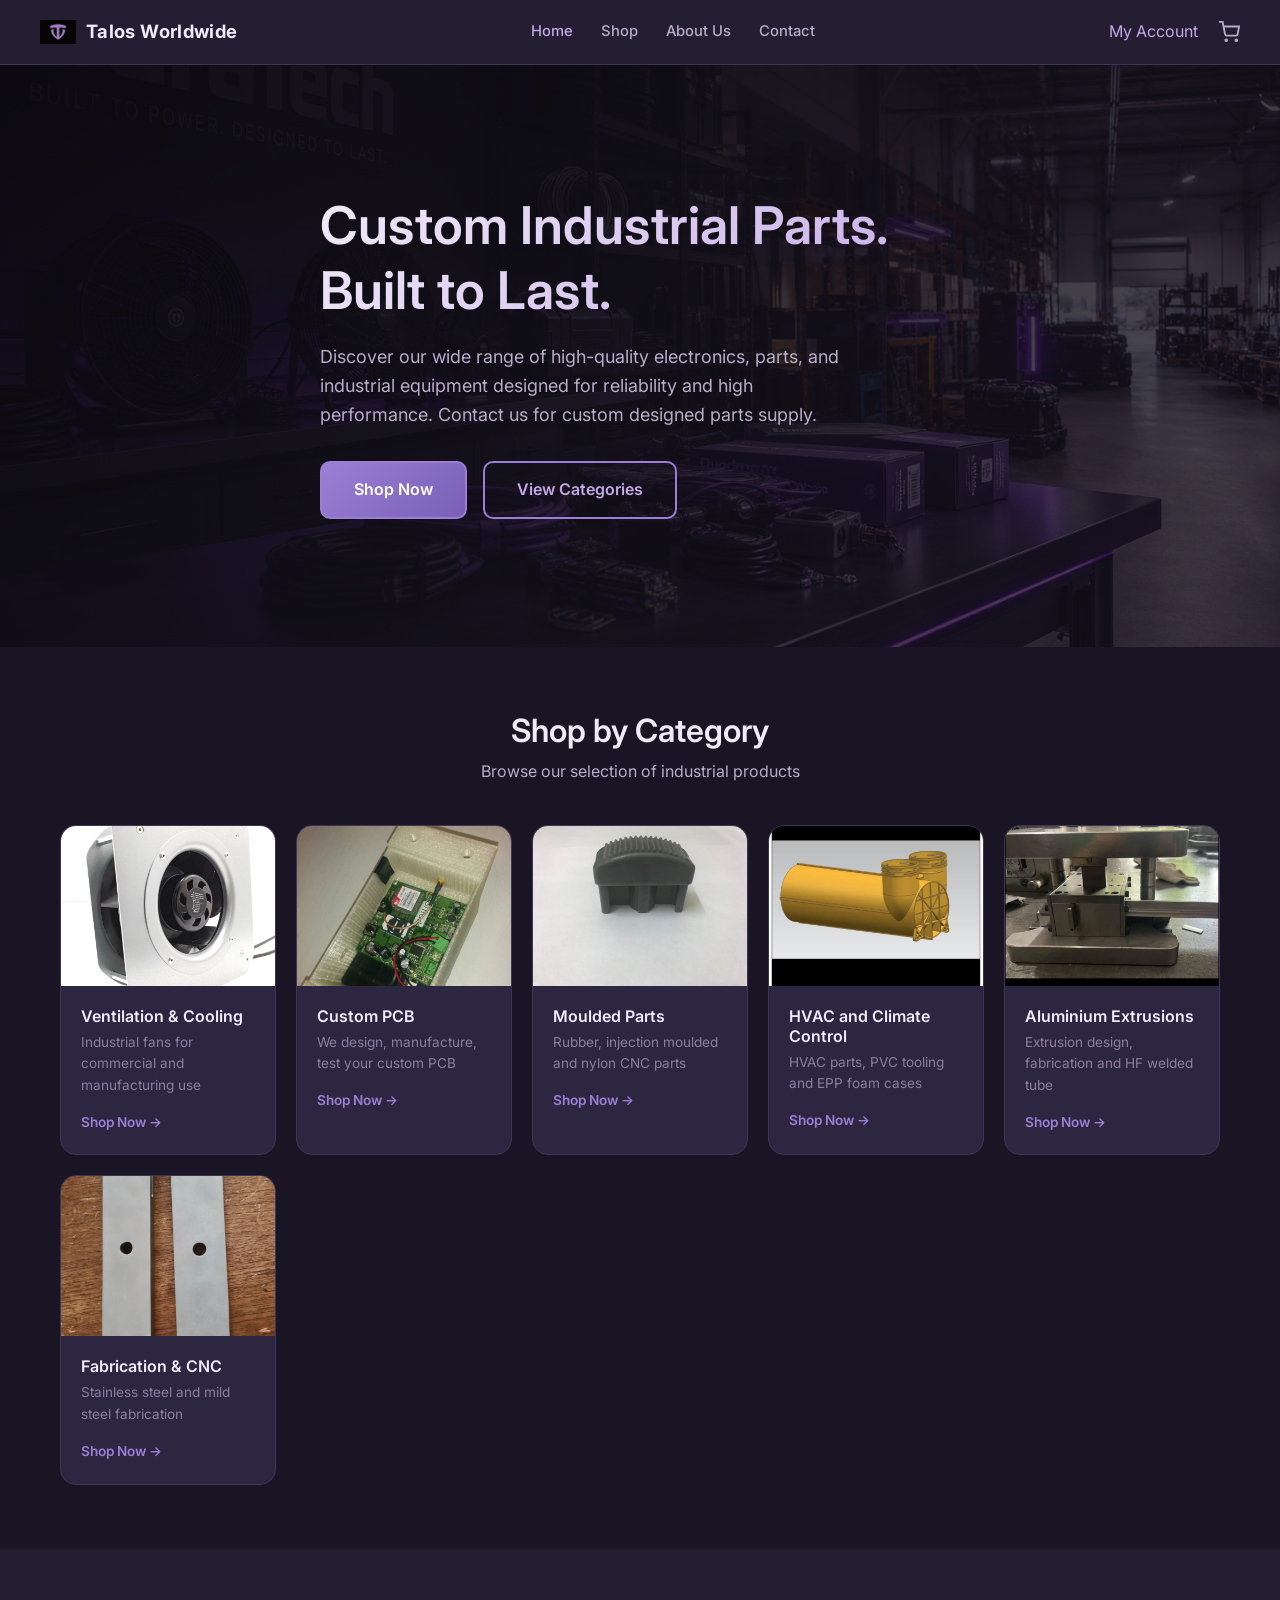
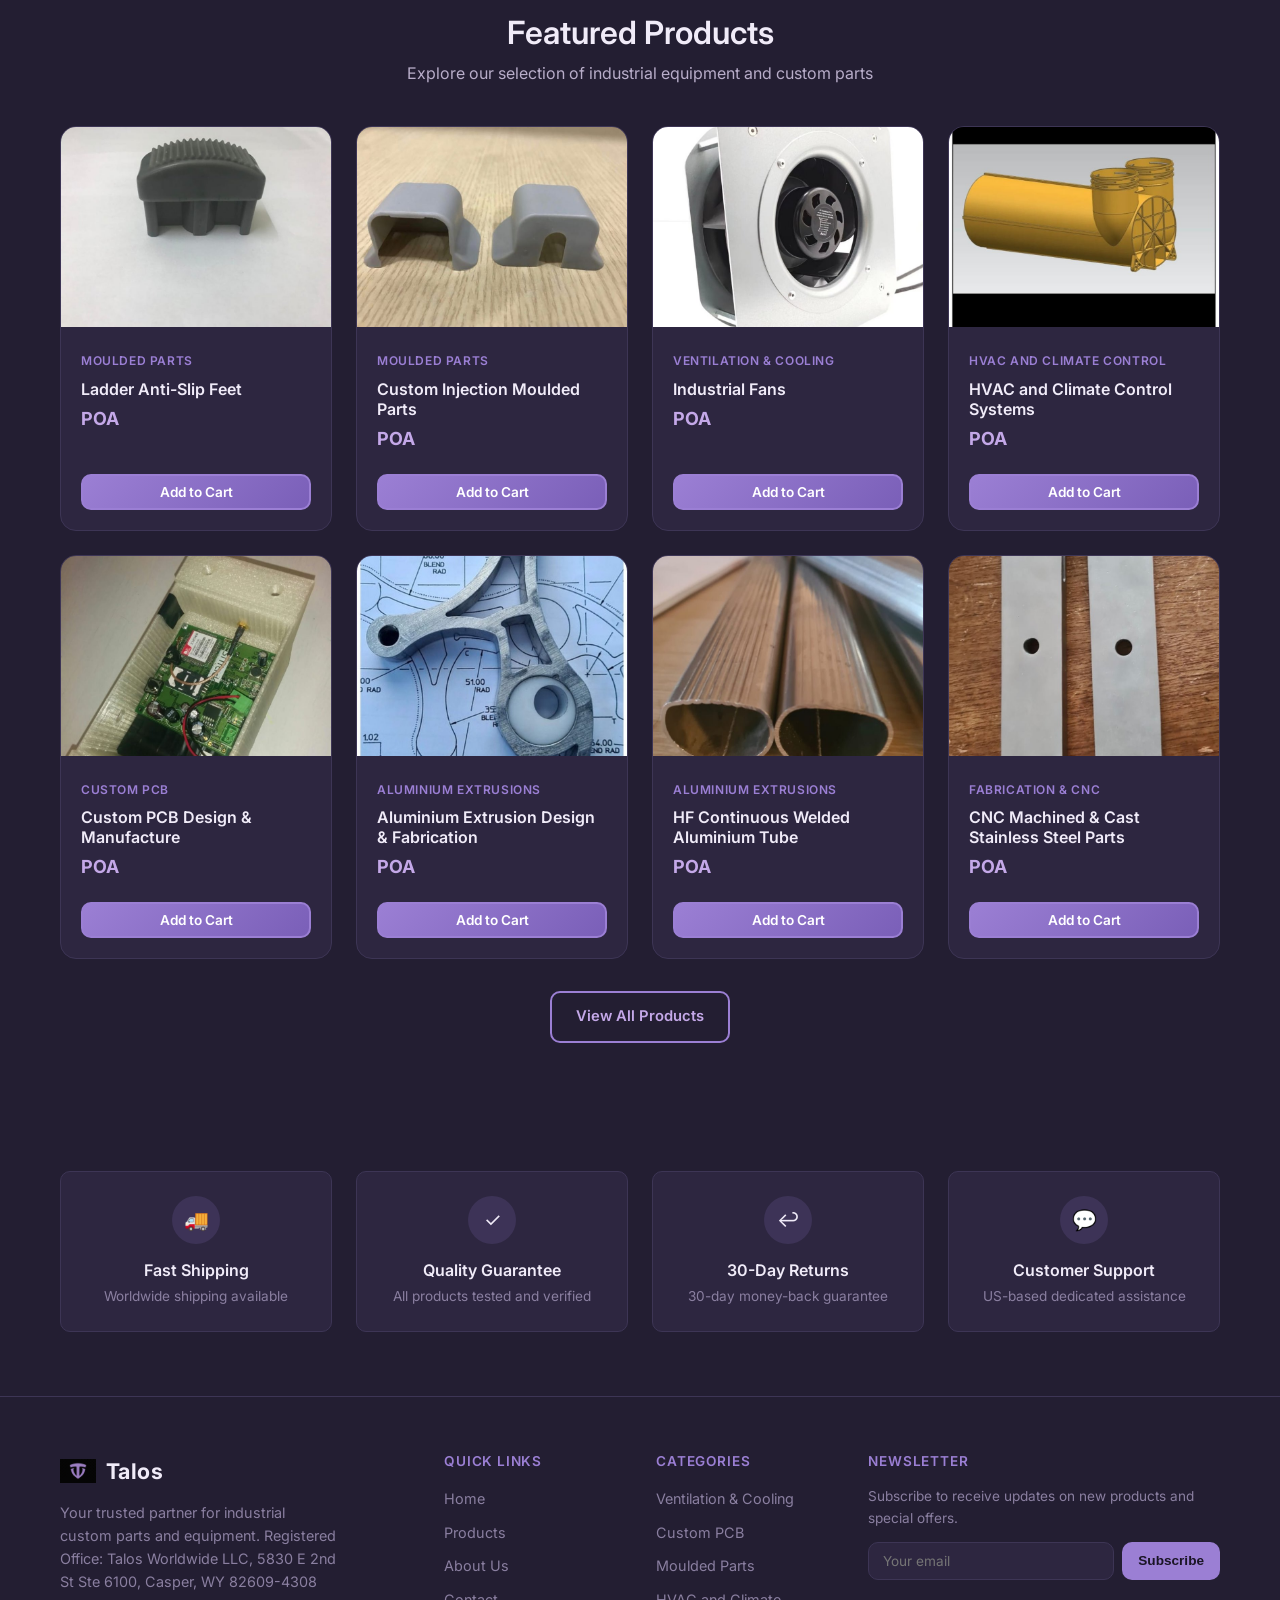
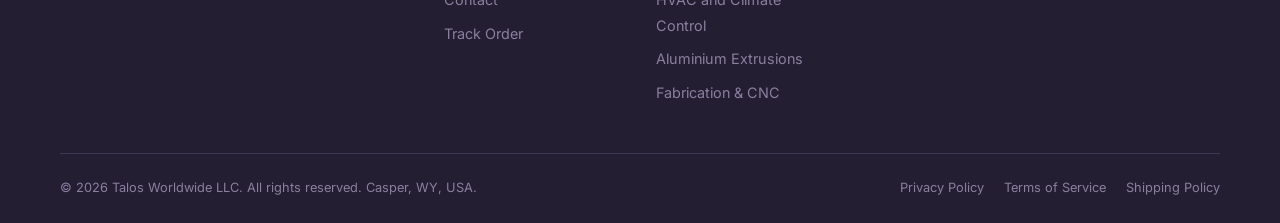
==== commit 9547df9b: "Update branding, legal pages, and product catalog for live deploy. Rename header to Talos Worldwide," ====
--- a/index.html
+++ b/index.html
@@ -1,4 +1,4 @@
-﻿<!DOCTYPE html>
+<!DOCTYPE html>
 <html lang="en">
 <head>
   <meta charset="UTF-8">
@@ -17,7 +17,7 @@
   <div class="container header-inner">
     <a href="index.html" class="logo">
       <img src="images/logo.png" alt="Talos Worldwide LLC">
-      Talos
+      Talos Worldwide
     </a>
     <nav class="main-nav">
       <a href="index.html" class="active">Home</a>
@@ -179,7 +179,7 @@
           <img src="images/logo.png" alt="Talos Worldwide LLC">
           Talos
         </a>
-        <p>Your trusted partner for industrial custom parts and equipment. Talos Worldwide LLC, 5830 E 2nd St Ste 6100, Casper, WY 82609-4308</p>
+        <p>Your trusted partner for industrial custom parts and equipment. Registered Office: Talos Worldwide LLC, 5830 E 2nd St Ste 6100, Casper, WY 82609-4308</p>
       </div>
       <div class="footer-col">
         <h4>Quick Links</h4>
@@ -217,12 +217,11 @@
       </div>
     </div>
     <div class="footer-bottom">
-      <p>&copy; 2025 Talos Worldwide LLC. All rights reserved. Casper, WY, USA.</p>
+      <p>&copy; <span class="copyright-year">2026</span> Talos Worldwide LLC. All rights reserved. Casper, WY, USA.</p>
       <div class="footer-legal">
         <a href="privacy.html">Privacy Policy</a>
         <a href="terms.html">Terms of Service</a>
         <a href="shipping.html">Shipping Policy</a>
-        <a href="refunds.html">Refund Policy</a>
       </div>
     </div>
   </div>
--- a/css/styles.css
+++ b/css/styles.css
@@ -79,6 +79,12 @@
 .logo img { width: 36px; height: 36px; object-fit: contain; }
 .logo:hover { color: var(--accent-light); }
 
+.site-header .logo { font-size: 1.15rem; white-space: nowrap; }
+
+@media (max-width: 600px) {
+  .site-header .logo { font-size: 0.95rem; }
+}
+
 .main-nav { display: flex; align-items: center; gap: 1.75rem; }
 .main-nav a {
   color: var(--text-secondary);
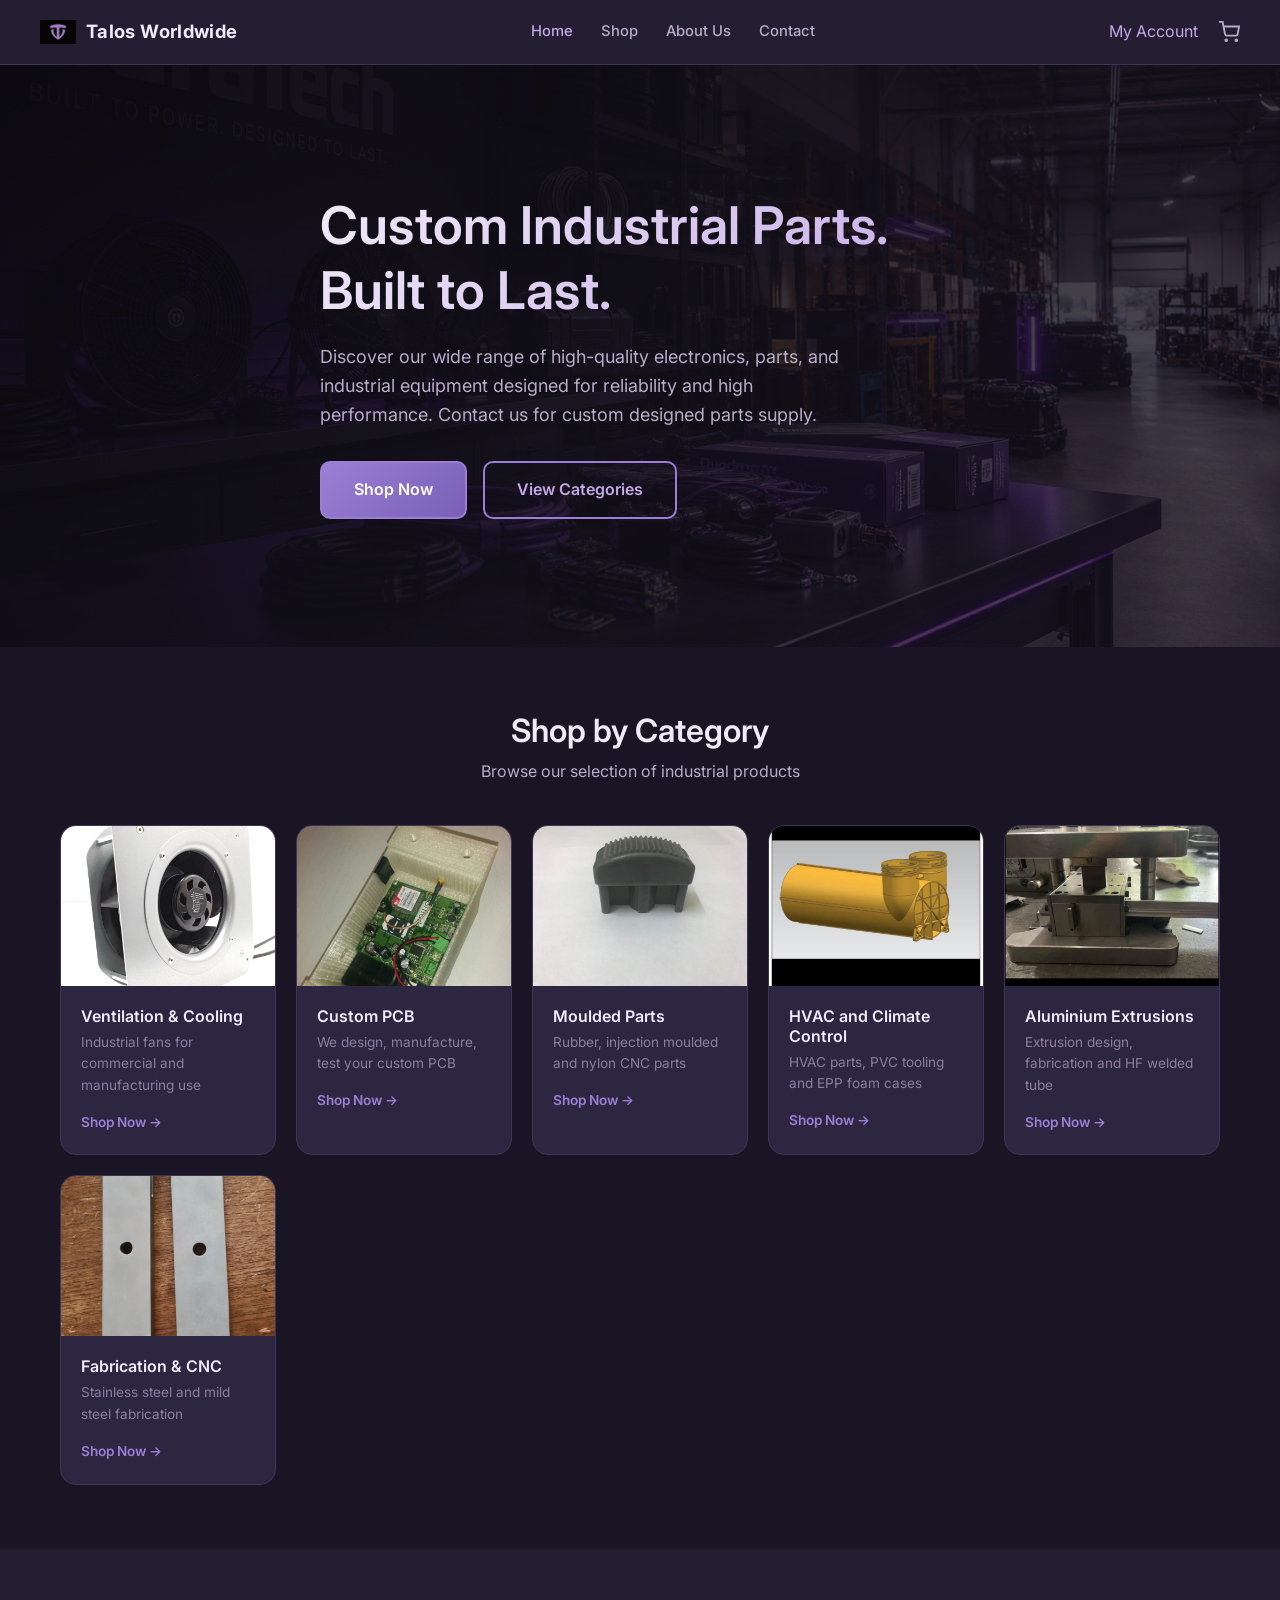
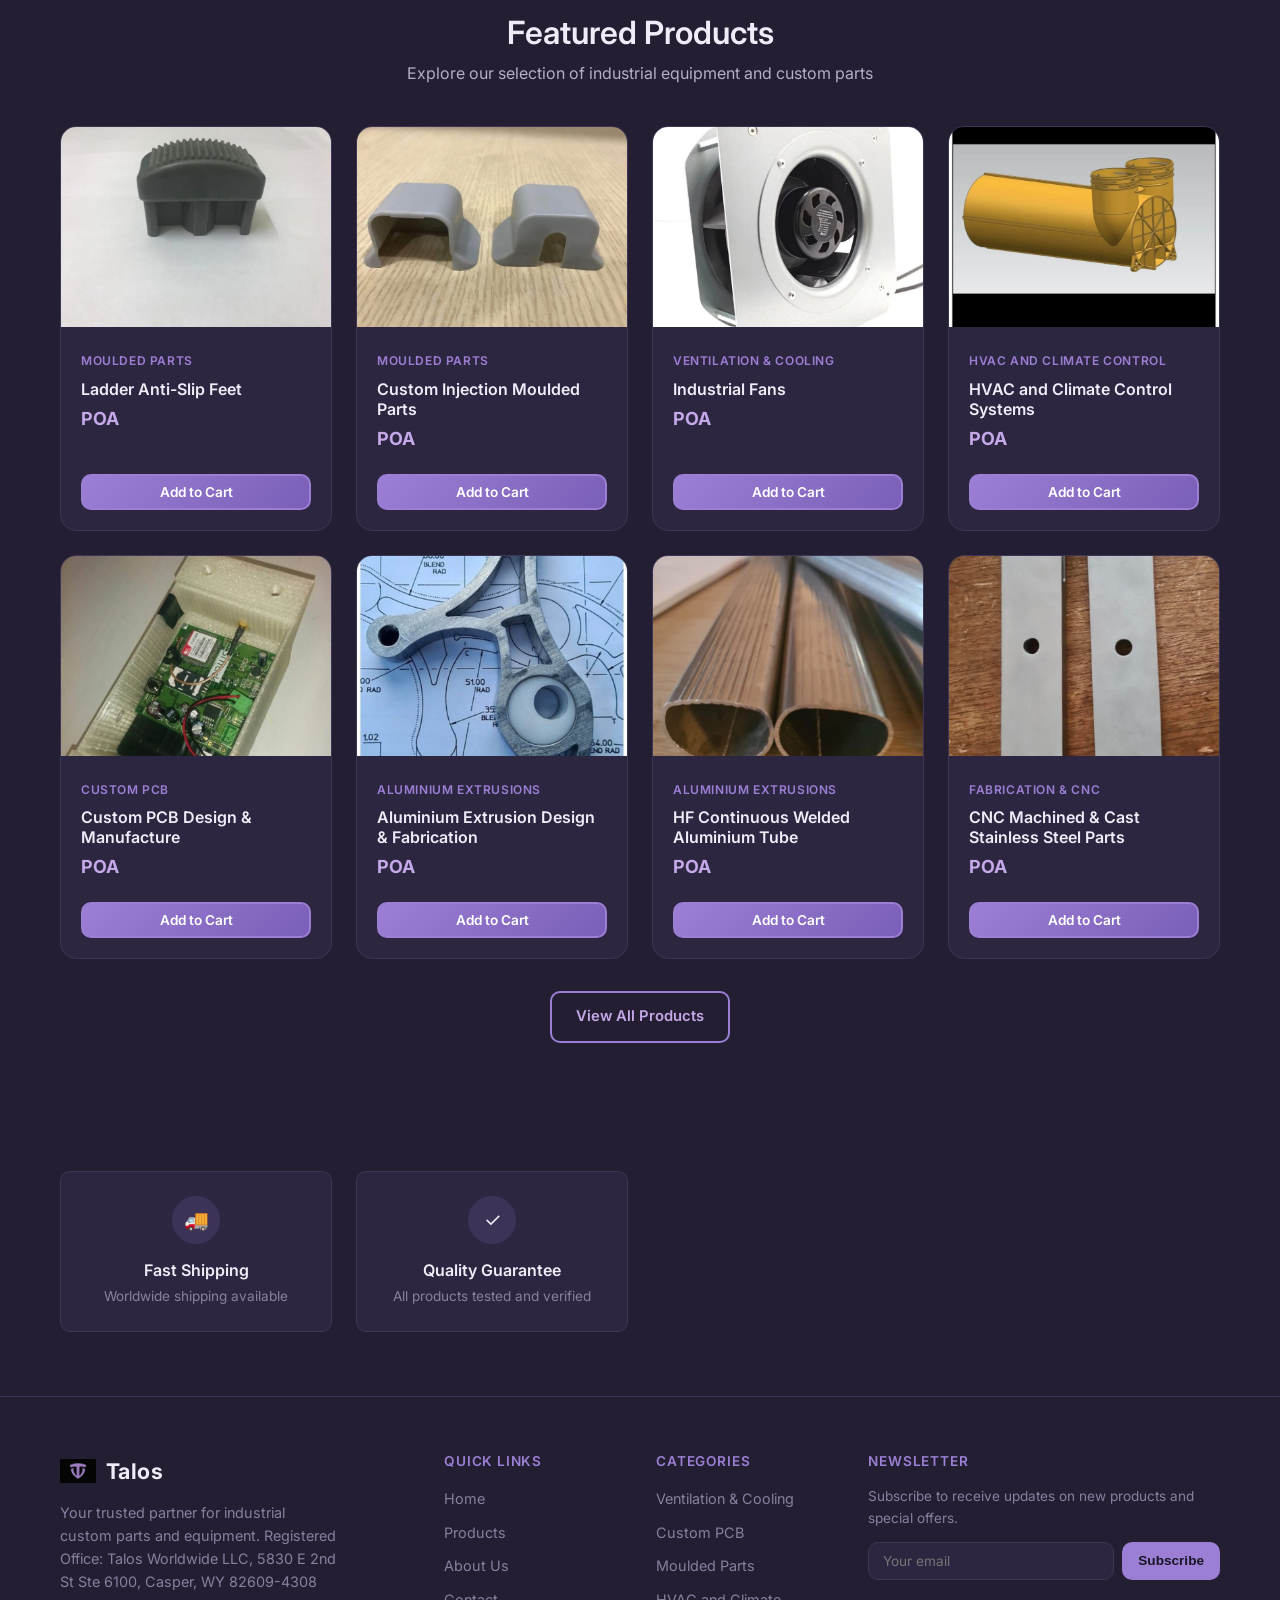
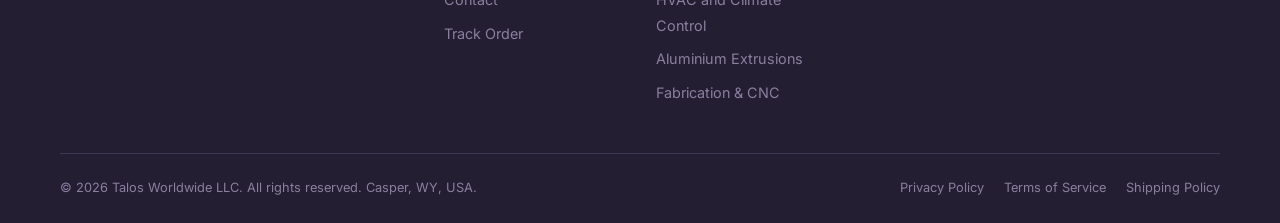
==== commit 369823f3: "Remove returns and support trust badges from homepage." ====
--- a/index.html
+++ b/index.html
@@ -1,4 +1,4 @@
-<!DOCTYPE html>
+﻿<!DOCTYPE html>
 <html lang="en">
 <head>
   <meta charset="UTF-8">
@@ -156,16 +156,6 @@
           <h3>Quality Guarantee</h3>
           <p>All products tested and verified</p>
         </div>
-        <div class="trust-item">
-          <div class="trust-icon">↩</div>
-          <h3>30-Day Returns</h3>
-          <p>30-day money-back guarantee</p>
-        </div>
-        <div class="trust-item">
-          <div class="trust-icon">💬</div>
-          <h3>Customer Support</h3>
-          <p>US-based dedicated assistance</p>
-        </div>
       </div>
     </div>
   </section>
